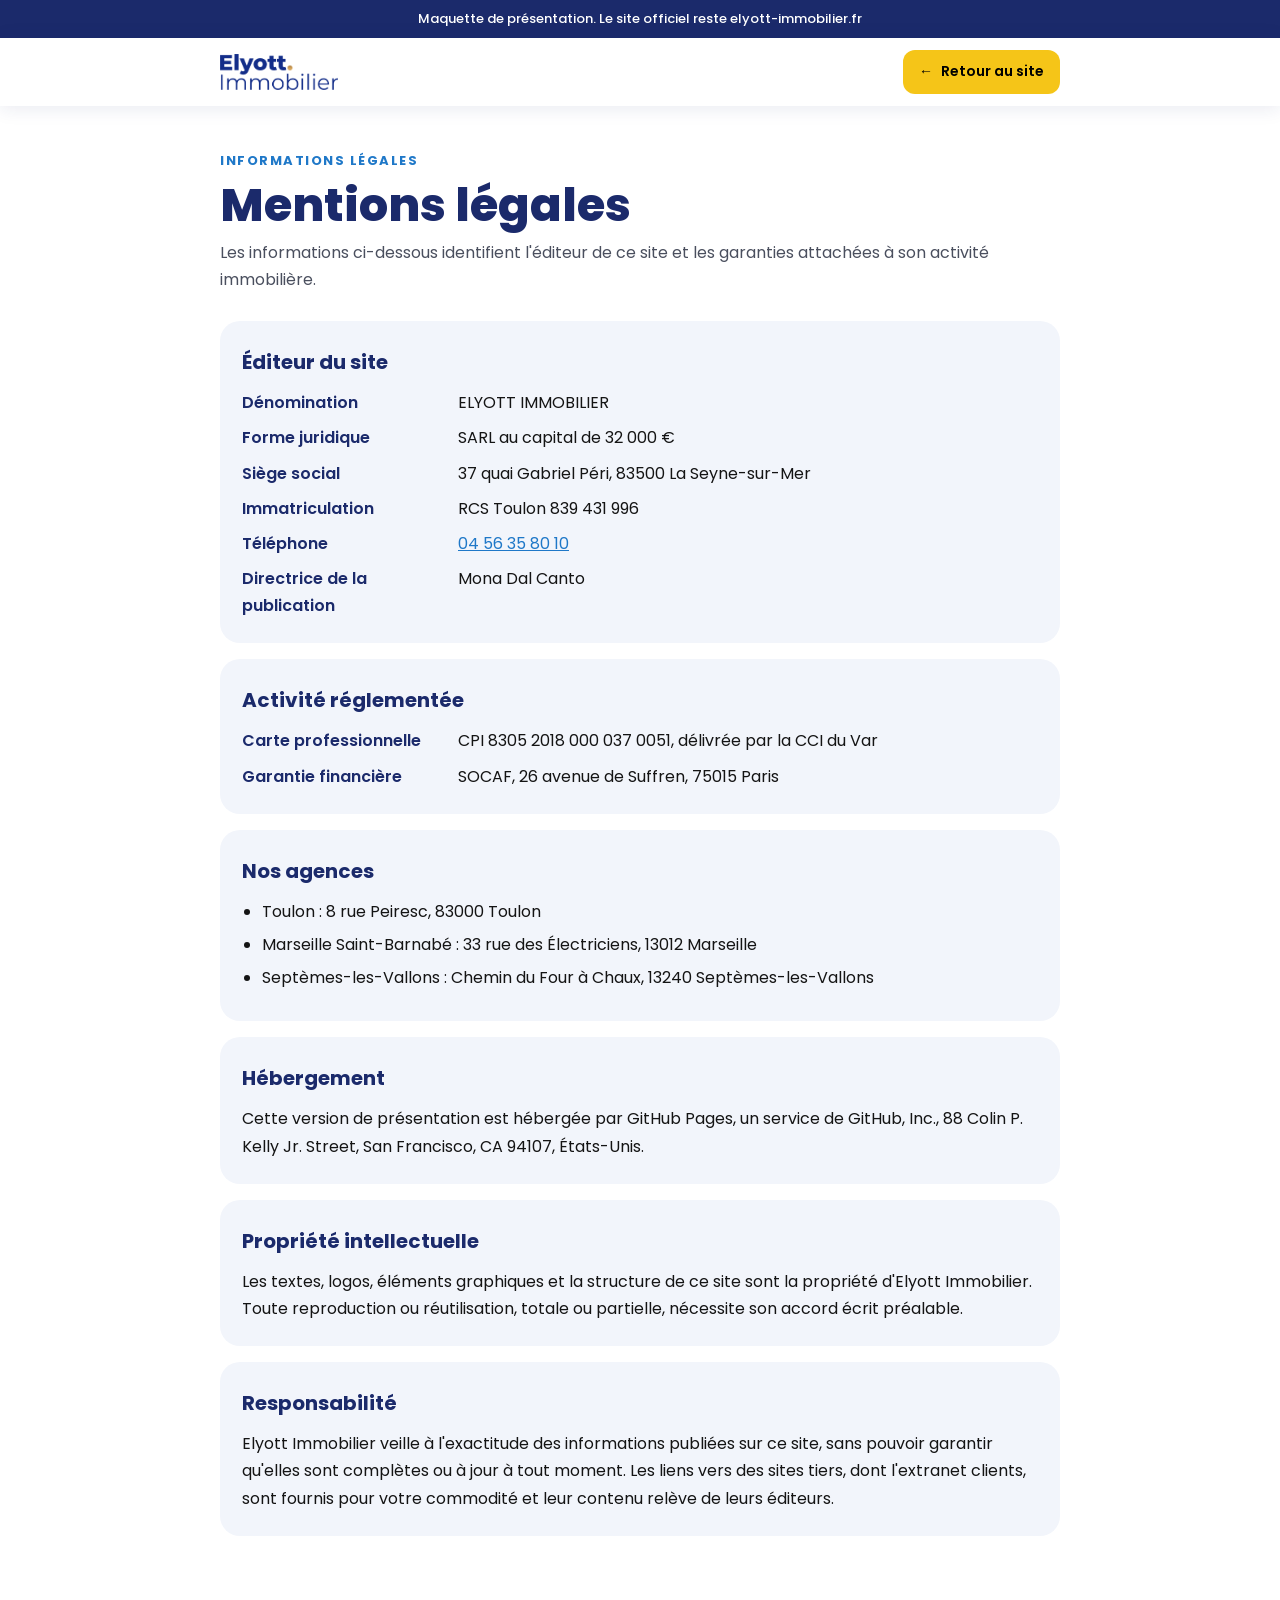
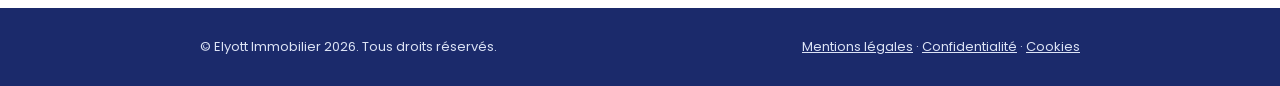
==== mentions-legales.html @ a36bb628 "Corrige l'affichage mobile et ajoute les pages légales - Menu burger et tiroir de navigation réparés" ====
<!DOCTYPE html>
<html lang="fr">
<head>
<meta charset="utf-8">
<meta name="viewport" content="width=device-width, initial-scale=1">
<title>Mentions légales — Elyott Immobilier</title>
<meta name="robots" content="noindex, nofollow">
<link rel="preconnect" href="https://fonts.googleapis.com">
<link href="https://fonts.googleapis.com/css2?family=Poppins:wght@400;500;600;700;800&display=swap" rel="stylesheet">
<link rel="stylesheet" href="legal.css">
</head>
<body>
<div class="demo">Maquette de présentation. Le site officiel reste elyott-immobilier.fr</div>
<header><div class="bar"><a href="index.html" aria-label="Elyott Immobilier, accueil"><img src="wordmark.png" alt="Elyott Immobilier"></a><a class="back" href="index.html"><span aria-hidden="true">←</span> Retour au site</a></div></header>
<main>
<p class="eyebrow">INFORMATIONS LÉGALES</p>
<h1>Mentions légales</h1>
<p class="intro">Les informations ci-dessous identifient l'éditeur de ce site et les garanties attachées à son activité immobilière.</p>

<section><h2>Éditeur du site</h2><dl>
<dt>Dénomination</dt><dd>ELYOTT IMMOBILIER</dd>
<dt>Forme juridique</dt><dd>SARL au capital de 32 000 €</dd>
<dt>Siège social</dt><dd>37 quai Gabriel Péri, 83500 La Seyne-sur-Mer</dd>
<dt>Immatriculation</dt><dd>RCS Toulon 839 431 996</dd>
<dt>Téléphone</dt><dd><a href="tel:+33456358010">04 56 35 80 10</a></dd>
<dt>Directrice de la publication</dt><dd>Mona Dal Canto</dd>
</dl></section>
<section><h2>Activité réglementée</h2><dl>
<dt>Carte professionnelle</dt><dd>CPI 8305 2018 000 037 0051, délivrée par la CCI du Var</dd>
<dt>Garantie financière</dt><dd>SOCAF, 26 avenue de Suffren, 75015 Paris</dd>
</dl></section>
<section><h2>Nos agences</h2><ul>
<li>Toulon : 8 rue Peiresc, 83000 Toulon</li>
<li>Marseille Saint-Barnabé : 33 rue des Électriciens, 13012 Marseille</li>
<li>Septèmes-les-Vallons : Chemin du Four à Chaux, 13240 Septèmes-les-Vallons</li>
</ul></section>
<section><h2>Hébergement</h2><p>Cette version de présentation est hébergée par GitHub Pages, un service de GitHub, Inc., 88 Colin P. Kelly Jr. Street, San Francisco, CA 94107, États-Unis.</p></section>
<section><h2>Propriété intellectuelle</h2><p>Les textes, logos, éléments graphiques et la structure de ce site sont la propriété d'Elyott Immobilier. Toute reproduction ou réutilisation, totale ou partielle, nécessite son accord écrit préalable.</p></section>
<section><h2>Responsabilité</h2><p>Elyott Immobilier veille à l'exactitude des informations publiées sur ce site, sans pouvoir garantir qu'elles sont complètes ou à jour à tout moment. Les liens vers des sites tiers, dont l'extranet clients, sont fournis pour votre commodité et leur contenu relève de leurs éditeurs.</p></section>

</main>
<footer><div><span>© Elyott Immobilier 2026. Tous droits réservés.</span><span><a href="mentions-legales.html">Mentions légales</a> · <a href="politique-de-confidentialite.html">Confidentialité</a> · <a href="politique-de-confidentialite.html#cookies">Cookies</a></span></div></footer>
</body>
</html>
---- legal.css ----
:root{--navy:#1B2A6B;--blue:#1F78C8;--yellow:#F5C518;--soft:#F2F5FB;--mute:#4A4F5E}
*{box-sizing:border-box}
html{-webkit-text-size-adjust:100%;scroll-behavior:smooth;scroll-padding-top:90px}
body{margin:0;font-family:Poppins,Helvetica,Arial,sans-serif;color:#141414;background:#fff;line-height:1.7;-webkit-font-smoothing:antialiased}
a{color:var(--blue)}
.demo{background:var(--navy);color:#fff;text-align:center;font-size:13px;font-weight:500;padding:8px 16px}
header{position:sticky;top:0;z-index:10;background:#fff;box-shadow:0 2px 18px rgba(27,42,107,.1)}
.bar{max-width:880px;margin:0 auto;padding:0 20px;height:68px;display:flex;align-items:center;justify-content:space-between;gap:16px}
.bar img{height:36px;width:auto;display:block}
.back{display:inline-flex;align-items:center;gap:8px;min-height:44px;padding:8px 16px;border-radius:12px;background:var(--yellow);color:#000;font-size:14px;font-weight:600;text-decoration:none;white-space:nowrap}
main{max-width:880px;margin:0 auto;padding:44px 20px 72px}
.eyebrow{margin:0;font-size:13px;font-weight:700;letter-spacing:1.5px;color:var(--blue)}
h1{margin:8px 0 8px;font-size:clamp(30px,6vw,46px);font-weight:800;line-height:1.1;color:var(--navy)}
.intro{margin:0 0 28px;color:var(--mute)}
section{background:var(--soft);border-radius:20px;padding:24px 22px;margin-top:16px}
h2{margin:0 0 10px;font-size:20px;font-weight:700;color:var(--navy)}
p{margin:0 0 10px}p:last-child{margin-bottom:0}
dl{margin:0;display:grid;grid-template-columns:minmax(0,200px) minmax(0,1fr);gap:8px 16px}
dt{font-weight:600;color:var(--navy)}dd{margin:0}
ul{margin:0;padding-left:20px}li{margin-bottom:6px}
footer{background:var(--navy);color:#DCE3F5;font-size:13px;padding:28px 20px}
footer div{max-width:880px;margin:0 auto;display:flex;flex-wrap:wrap;gap:8px 22px;justify-content:space-between}
footer a{color:#DCE3F5}
:focus-visible{outline:3px solid var(--blue);outline-offset:3px;border-radius:6px}
@media (max-width:560px){dl{grid-template-columns:minmax(0,1fr);gap:2px}dd{margin-bottom:10px}main{padding-top:32px}}
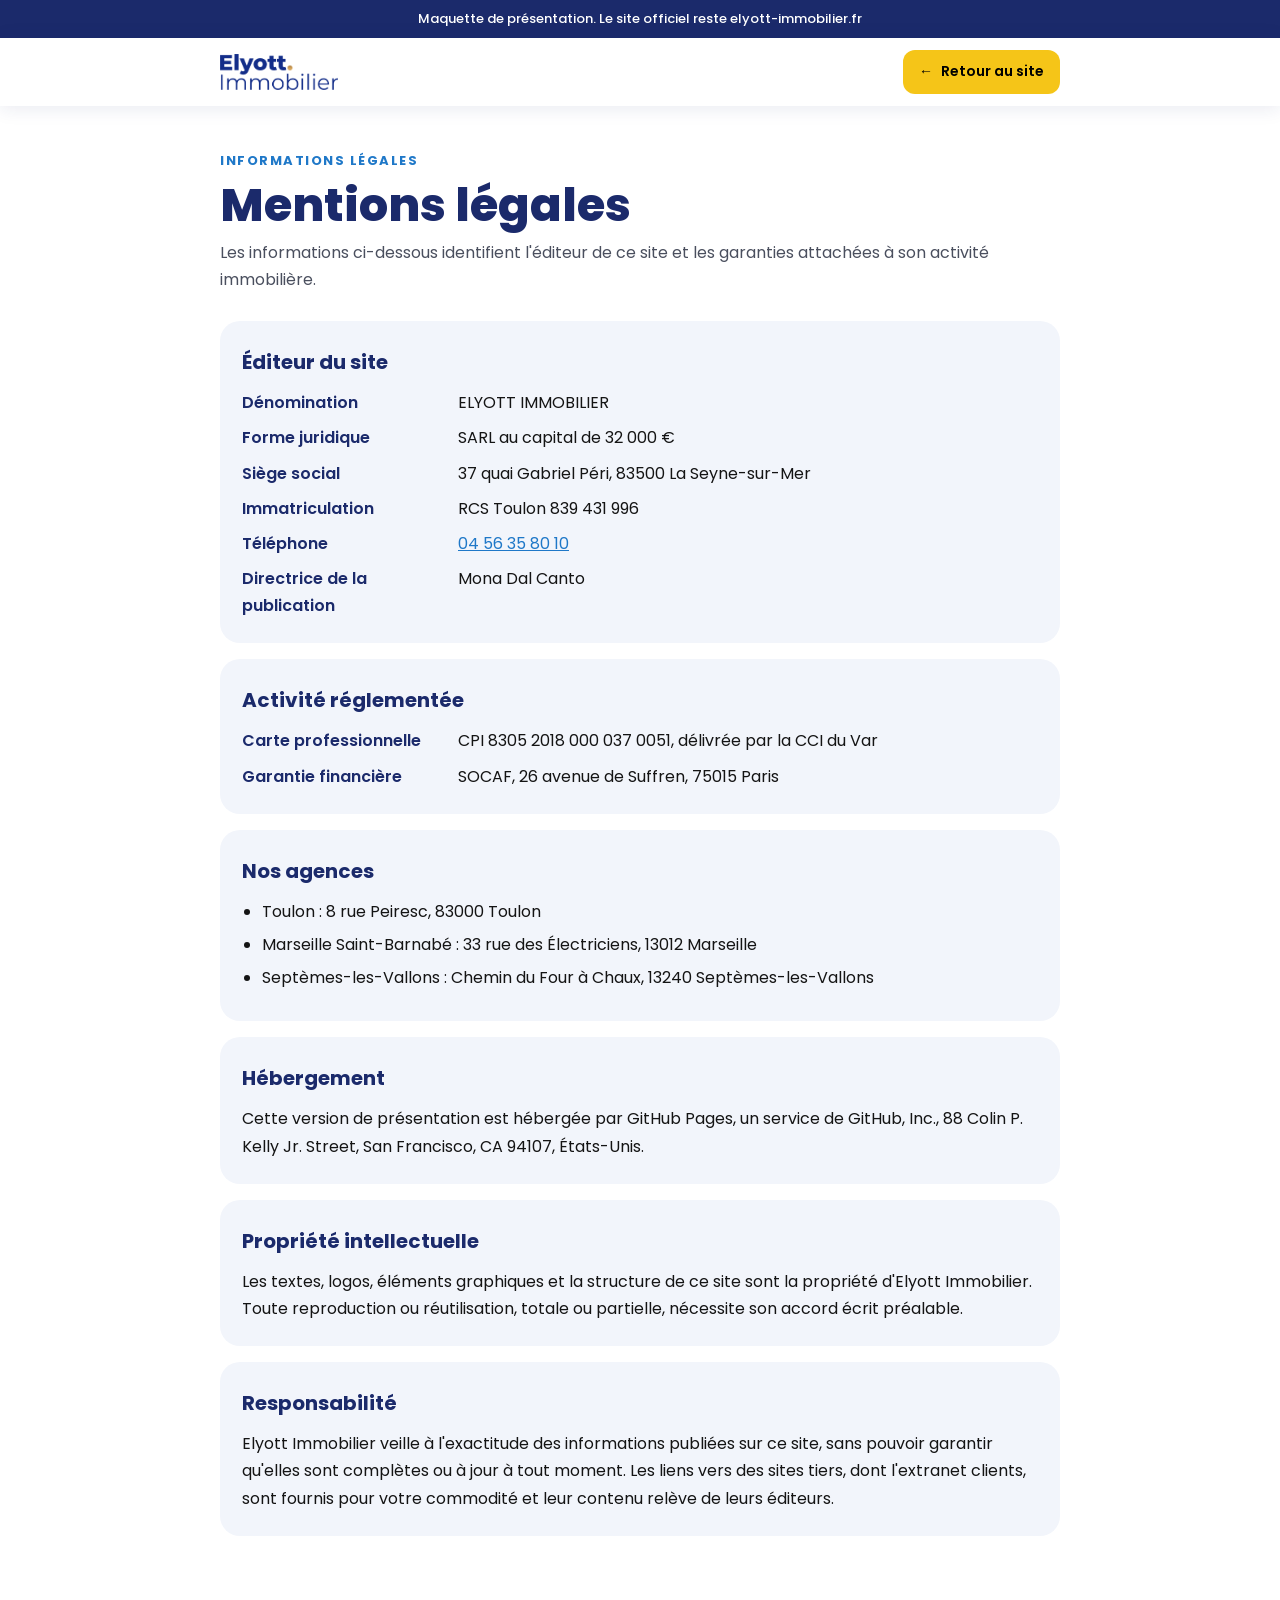
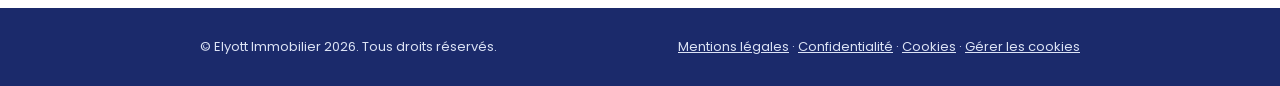
==== commit 836f9e62: "Ajoute le bandeau cookies, Google Analytics, les plans Google Maps et Formspree Mêmes outils que le " ====
--- a/mentions-legales.html
+++ b/mentions-legales.html
@@ -39,6 +39,6 @@
 <section><h2>Responsabilité</h2><p>Elyott Immobilier veille à l'exactitude des informations publiées sur ce site, sans pouvoir garantir qu'elles sont complètes ou à jour à tout moment. Les liens vers des sites tiers, dont l'extranet clients, sont fournis pour votre commodité et leur contenu relève de leurs éditeurs.</p></section>
 
 </main>
-<footer><div><span>© Elyott Immobilier 2026. Tous droits réservés.</span><span><a href="mentions-legales.html">Mentions légales</a> · <a href="politique-de-confidentialite.html">Confidentialité</a> · <a href="politique-de-confidentialite.html#cookies">Cookies</a></span></div></footer>
+<footer><div><span>© Elyott Immobilier 2026. Tous droits réservés.</span><span><a href="mentions-legales.html">Mentions légales</a> · <a href="politique-de-confidentialite.html">Confidentialité</a> · <a href="politique-de-confidentialite.html#cookies">Cookies</a> · <a href="index.html#cookies-gestion">Gérer les cookies</a></span></div></footer>
 </body>
 </html>
--- a/legal.css
+++ b/legal.css
@@ -23,3 +23,8 @@
 footer a{color:#DCE3F5}
 :focus-visible{outline:3px solid var(--blue);outline-offset:3px;border-radius:6px}
 @media (max-width:560px){dl{grid-template-columns:minmax(0,1fr);gap:2px}dd{margin-bottom:10px}main{padding-top:32px}}
+.tbl{overflow-x:auto;margin:6px 0 12px;-webkit-overflow-scrolling:touch}
+table{border-collapse:collapse;width:100%;min-width:560px;font-size:14px;background:#fff;border-radius:12px;overflow:hidden}
+th,td{text-align:left;vertical-align:top;padding:10px 12px;border-bottom:1px solid #E3E8F4}
+th{background:var(--navy);color:#fff;font-weight:600}
+tr:last-child td{border-bottom:0}
